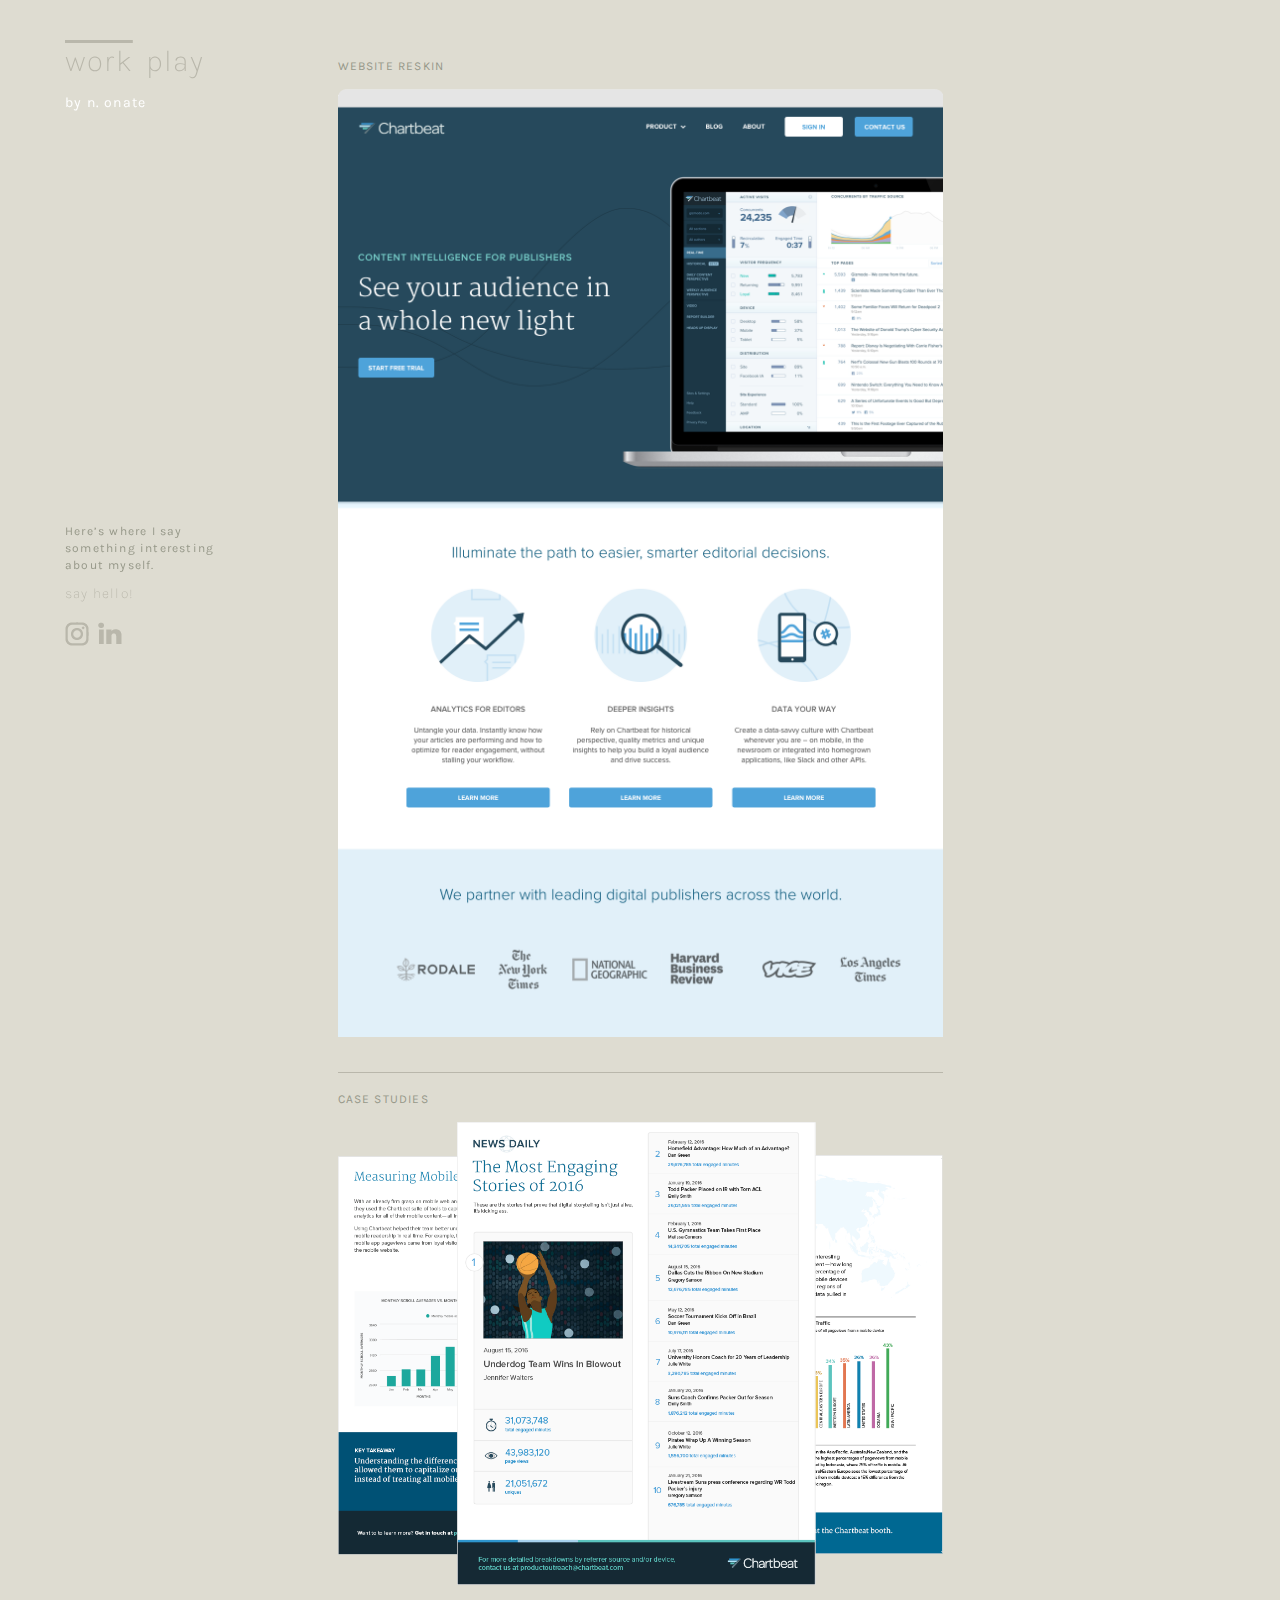
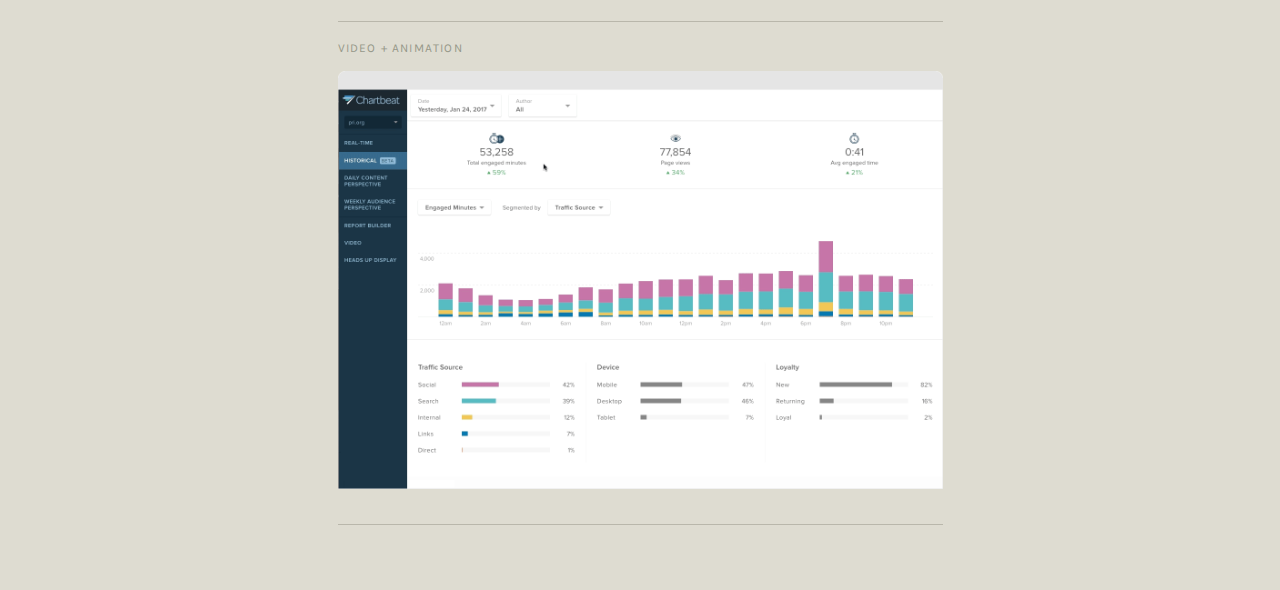
==== index.html @ 8dd72e9e "Final Project by Nicolette Onate" ====
<!DOCTYPE html>
<html lang="en">

  <head>

    <meta charset="utf-8">
    <meta name="viewport" content="width=device-width, initial-scale=1">


    <title>Nicolette Onate | Visual Design</title>

    <link href="css/bootstrap.css" rel="stylesheet">
    <link href="css/styles.css" rel="stylesheet">
    <link href="https://fonts.googleapis.com/css?family=Karla:400,700" rel="stylesheet">




  </head>

  <body>

  <div class ="container">  

    <div id="sidebar" class="col-md-2">

      <div class="row">
        <nav>
          <ul>
            <li><a class="current" href="index.html"> Work</a> </li>
            <li>  </li>
            <li><a href="play.html">Play</a> </li>
          </ul>
        </nav>
      </div>

      <div class="row">
        <p class="nicolette">by n. onate</p>
      </div>

      <div class="row">
        <div id="bio">

          <p>Here’s where I say something interesting about myself.</p>

          <a href="mailto:heyniconate@gmail.com">say hello!</a> <br /> <br />

          <a href="http://instagram.com/nicoletteonate" target="_blank">
          <img class="social" src="images/icon-instagram-normal.png" 
          onmouseover="this.src='images/icon-instagram-hover.png'"
          onmouseout="this.src='images/icon-instagram-normal.png'" /></a>

          <a class="social" href="http://instagram.com/nicoletteonate" target="_blank">
          <img src="images/icon-linkedin-normal.png" 
          onmouseover="this.src='images/icon-linkedin-hover.png'"
          onmouseout="this.src='images/icon-linkedin-normal.png'" /></a>
        </div>
      </div>


    </div>
  </div>

    
    <!-- content-->
    <div class="container">

      <!-- Project 1 -->
      <div class="row">
        <div class="col-md-6 col-md-offset-3">
          <h4> Website Reskin </h4>
          <img class="img-full" src="images/00-Chartbeat-Home@2x.png" alt="Website Redesign" />
          <hr />
        </div>

      </div>

      <!-- Project 2 -->
      <div class="row">
        <div class="col-md-6 col-md-offset-3">
          <h4> Case Studies </h4>
          <img class="img-full" src="images/02d-Consulting-and-Education@2x.png" alt="Case Studies" />
          <hr />
        </div>
      </div>

      <!-- Project 3 -->
      <div class="row">
        <div class="col-md-6 col-md-offset-3">
          <h4> Video + Animation </h4>
          <img class="img-full" src="images/01b-Historical@2x.gif" alt="Historical Product Demo" />
          <hr />
        </div>
      </div> <!--container-content-->

      <footer class="row">
        <div class="col-md-5">

          <a href="mailto:nicoletteonate@gmail.com">say hello</a>
          <a href="http://instagram.com/nicoletteonate" target="_blank">
          <img class="social" src="images/icon-instagram-normal.png" 
          onmouseover="this.src='images/icon-instagram-hover.png'"
          onmouseout="this.src='images/icon-instagram-normal.png'" /></a>

          <a class="social" href="http://instagram.com/nicoletteonate" target="_blank">
          <img src="images/icon-linkedin-normal.png" 
          onmouseover="this.src='images/icon-linkedin-hover.png'"
          onmouseout="this.src='images/icon-linkedin-normal.png'" /></a>
        </div>
      </footer> 
    
    </div> <!--container -->

  </body>
</html>
---- css/styles.css ----
body { 
  background-color: #DEDCD1;
  font-family: 'Karla', sans-serif;
  color: #969889;
  }

.container {
  width: 100%;
}

hr {
    border-color: #B9B7AB;
    border-width: 1px;
}

p {
  font-size: 14px;
}

h2 {
  font-size: 18px;
  font-weight: 400;
  margin-top: 0;
}

h4 {
  padding-bottom: 5px;
  margin-top: 0px;
  font-size: 12px;
  font-weight: 400;
  text-transform: uppercase;
  letter-spacing: .1em;

}

a:link {
  color: #B9B7AB;
  font-weight: 200;
}

a:hover {
  color: #ffffff;
  text-decoration: none;
}

.current {
  color: #FFFFFF;
  text-decoration: overline;
}

.container {
  padding: 20px;
}

#sidebar {
  position: fixed; 
  padding-top: 20px;
  padding-left: 20px;
  font-size: 12px;
  font-weight: 400;
  text-transform: lowercase;
  letter-spacing: .1em;
}

.nicolette {
  padding-left: 40px;
  text-transform: lowercase;
  color: #ffffff;
  font-size: 14px;
}

ul {
  padding-left: 40px;
  list-style: none;
}

ul > li {
  display: inline-block;
  margin-right: .1em;
  font-size: 24px;
  font-weight: 200;
  color: #F1F3E1;

}

li > a{
  color: #B9B7AB;
  font-size: 30px;
  font-weight: 200;
}

#bio {
  padding-top: 400px;
  padding-left: 40px;
  text-transform: none;

}

#bio p {
  font-size: 12px;
  margin-bottom: 10px;
}

#bio a {
  margin: 0 5px 0 0;
  font-size: 14px;
}

#bio > ul {
  padding-left: 0px;
}

.img-full {
  width: 100%;
  padding-bottom: 15px;
}

footer {
  visibility: hidden;
}



/* Media Query */

@media (max-width: 768px) {
  
  #sidebar {
    width: 100%;
    height: 100px;
    position: fixed;
    z-index: 1000;
    background-color:rgba(222, 220, 209,0.95);
    padding-bottom: 0px;
    margin-top: -50px;

  }

  ul {
    padding-left: 0px;
/*    text-align: center;*/
  }

  #bio {
    visibility: hidden;
    padding-top: 15px;
    padding-left: 40px;
    padding-right: 40px;
/*    text-align: center;*/
   }

  #bio > p{
    font-size: 10px;
  }

  .container {
    padding-top: 50px;
    position: relative;
  }

  .img-full {
    padding-bottom: 1.5em;
  }

  .nicolette {
    padding-left: 0px;
    /*text-align: center;*/
  }

  .col-md-6 {
    padding-left: 20px;
    padding-right: 20px;
  }

  .col-md-5 {
    padding-left: 20px;
    padding-right: 20px;
  }

  footer {
    visibility: inherit;
  }

  footer a {
    margin: 0 10px 0 0;
    font-size: 14px;

  }

  footer img {
    width: 16px;

  }
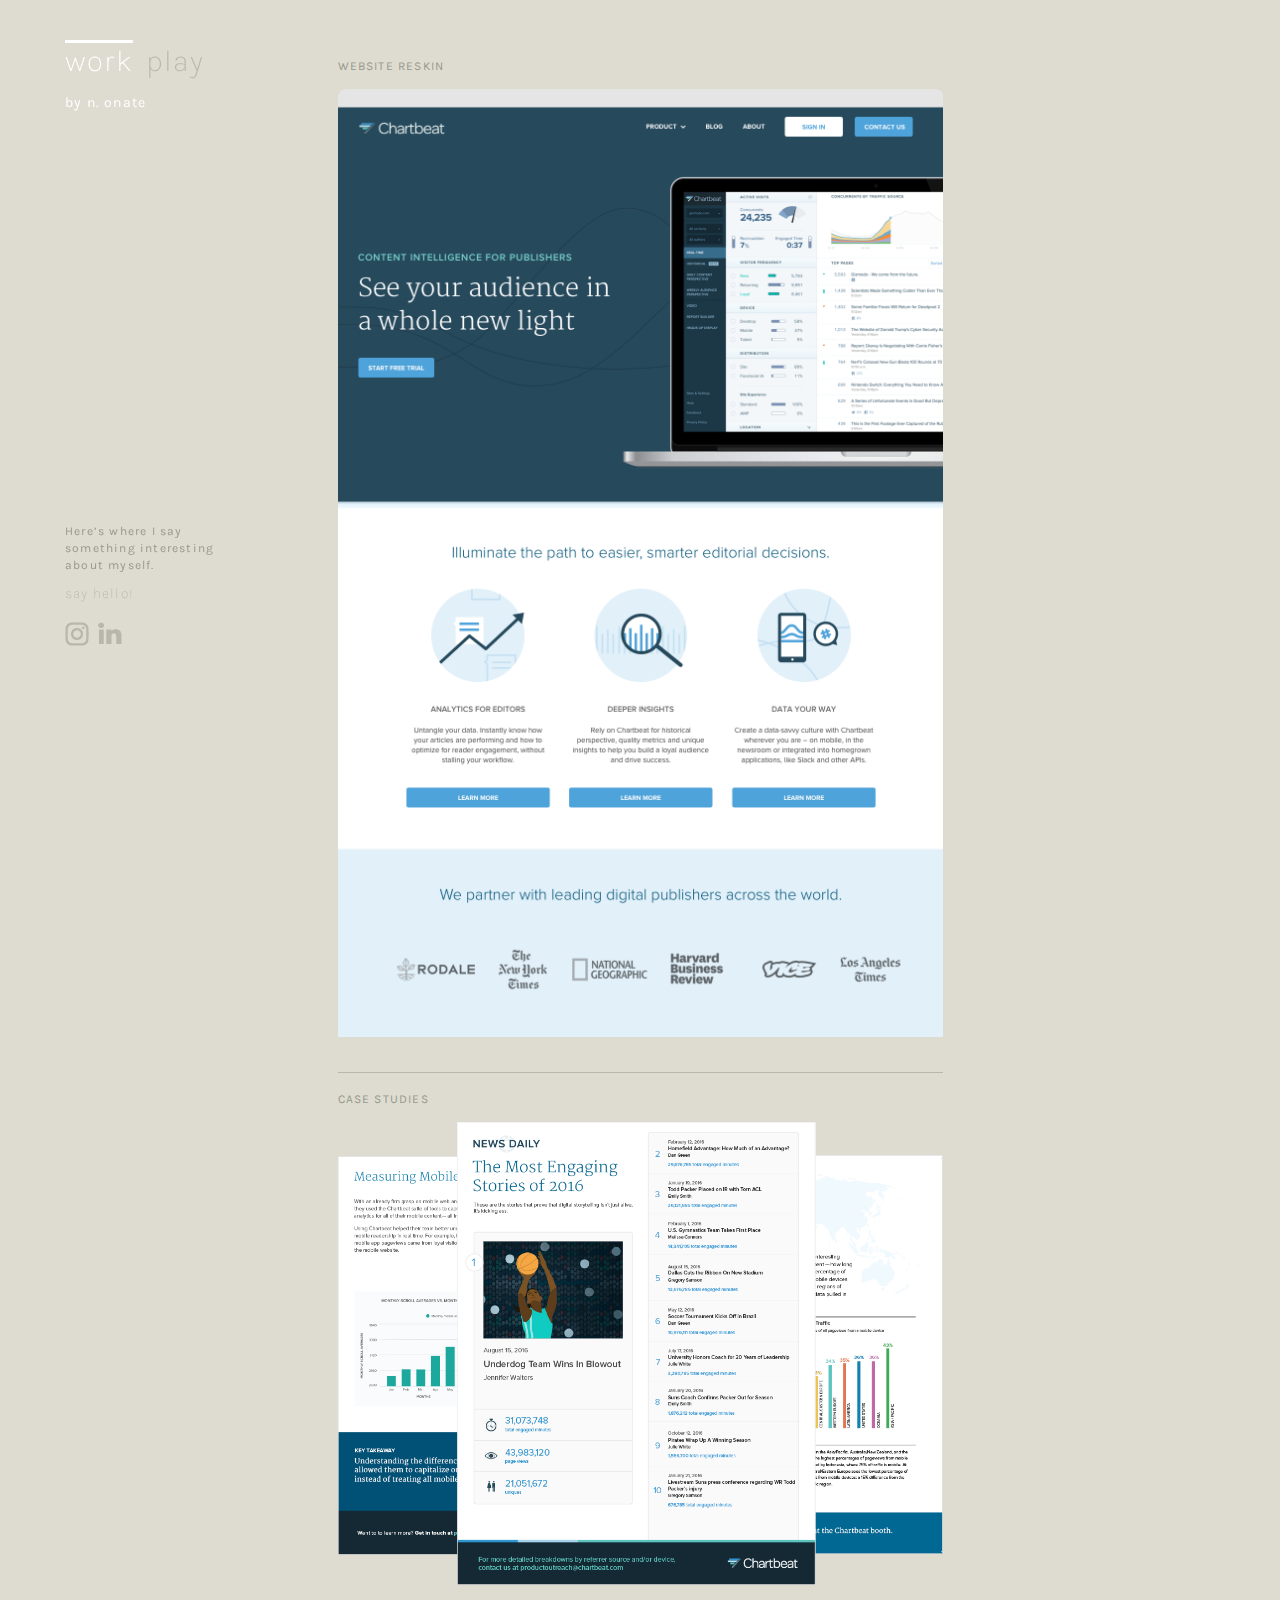
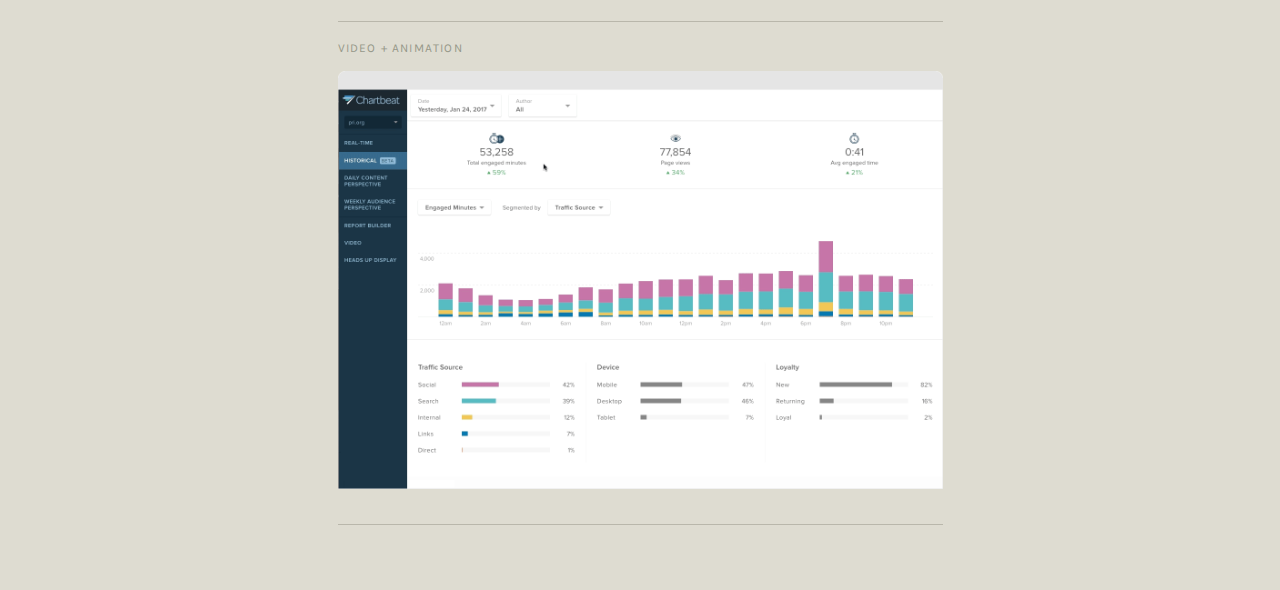
==== commit de308f4f: "current page indicator fix?" ====
--- a/index.html
+++ b/index.html
@@ -27,7 +27,7 @@
       <div class="row">
         <nav>
           <ul>
-            <li><a class="current" href="index.html"> Work</a> </li>
+            <li><a class="current" href="index.html">Work</a> </li>
             <li>  </li>
             <li><a href="play.html">Play</a> </li>
           </ul>
--- a/css/styles.css
+++ b/css/styles.css
@@ -44,7 +44,7 @@
 }
 
 .current {
-  color: #FFFFFF;
+  color: #FFFFFF !important;
   text-decoration: overline;
 }
 
